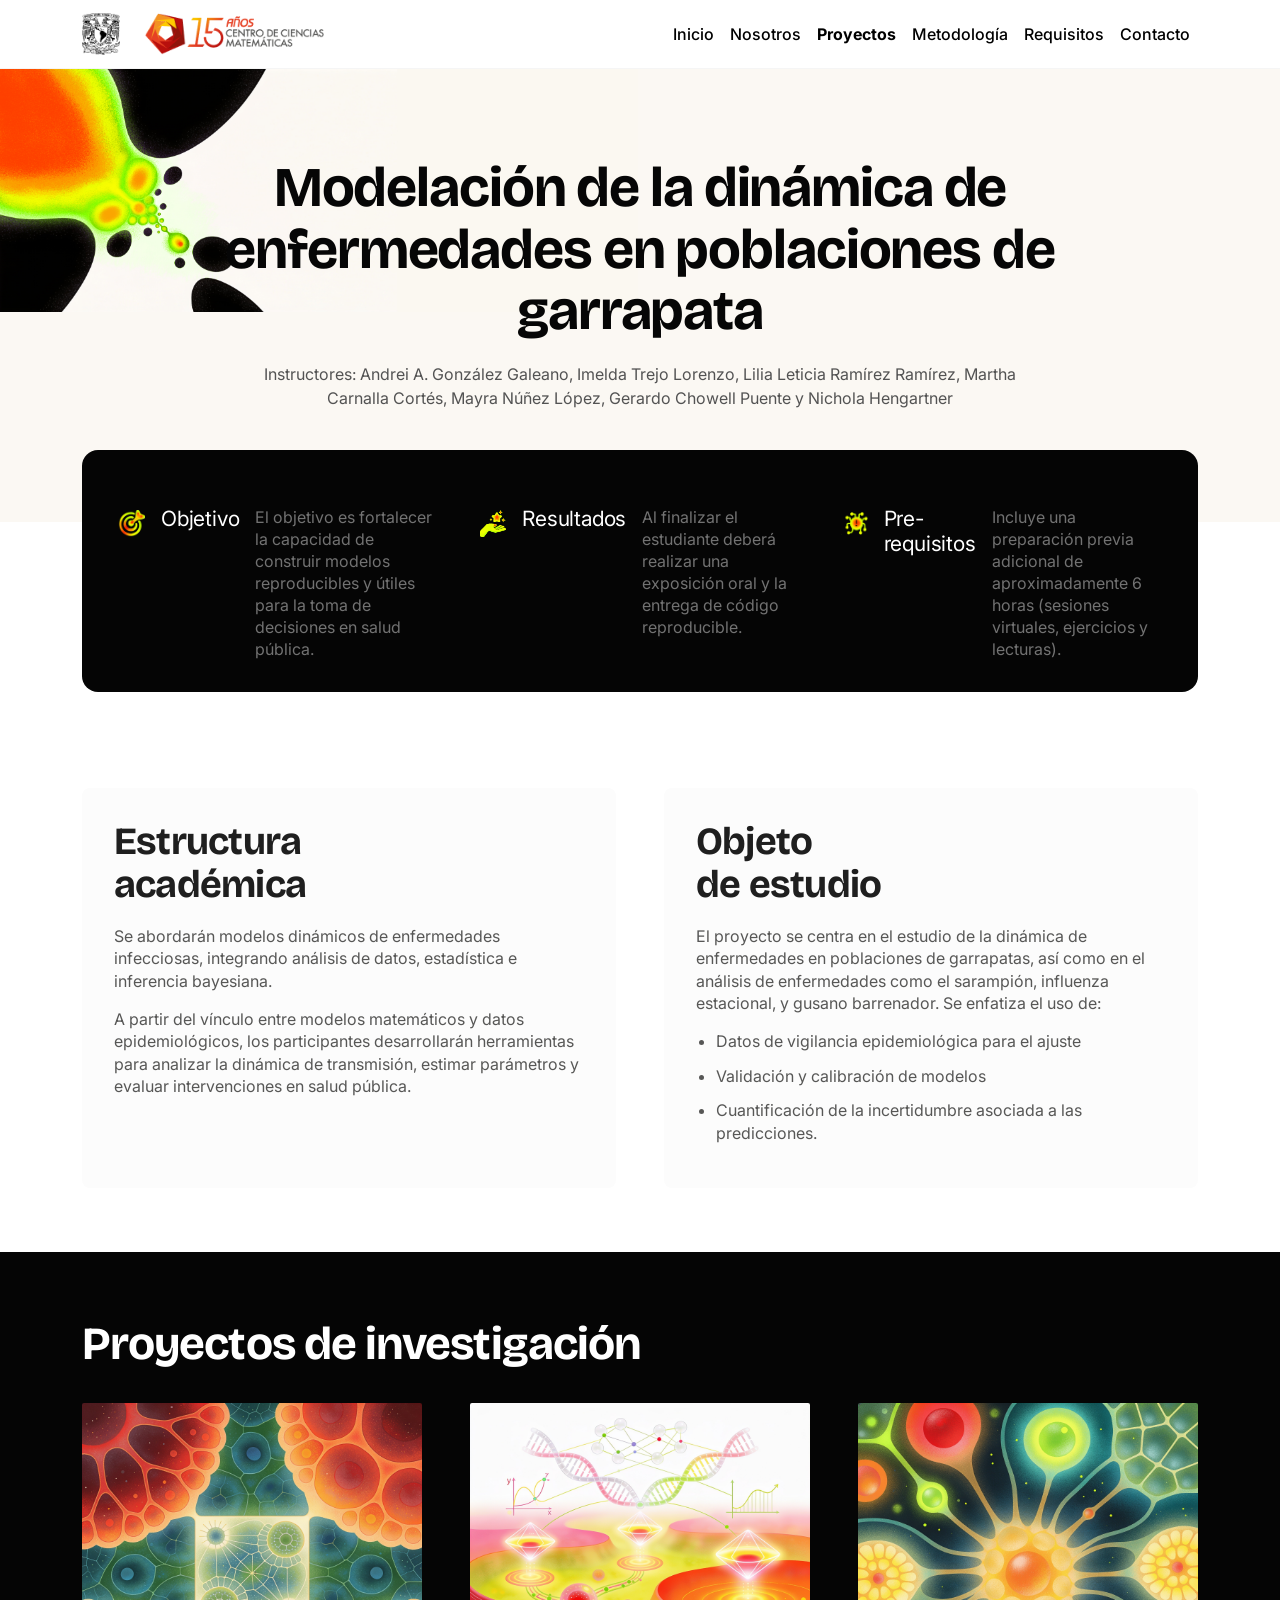
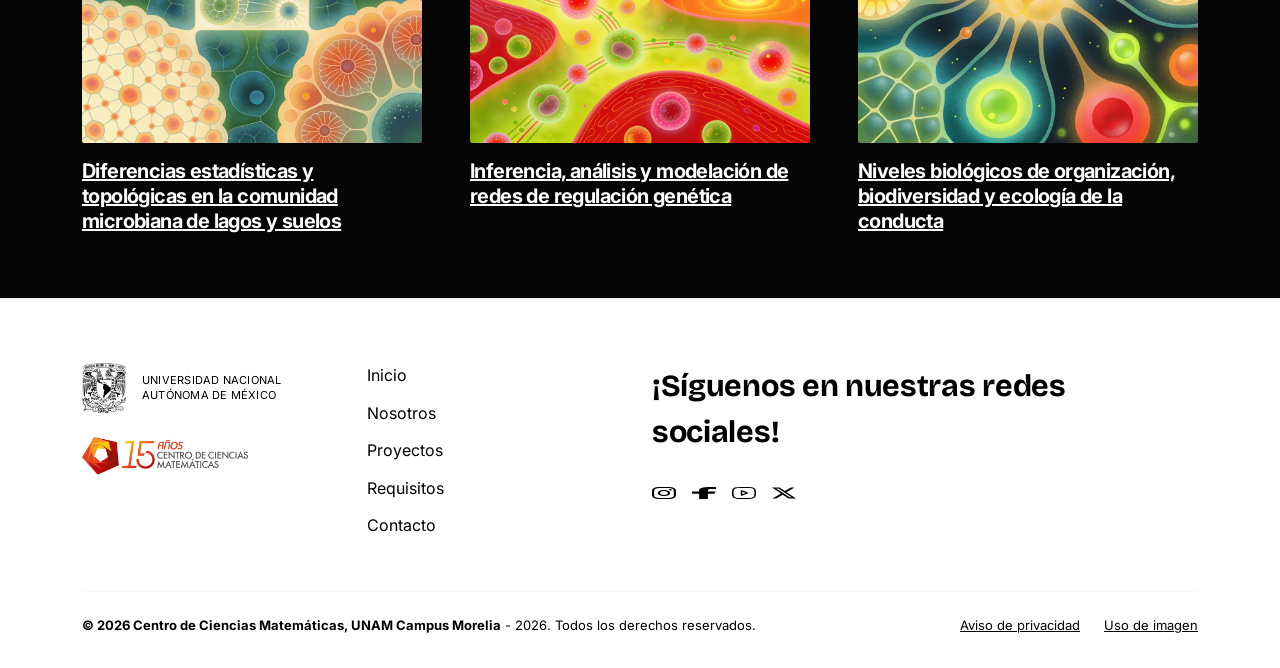
==== proyecto-investigacion1.html @ c96d2760 "initial commit" ====
<!DOCTYPE html>
<html lang="es">
<head>
  <meta charset="UTF-8" />
  <meta name="viewport" content="width=device-width, initial-scale=1.0" />
  <title>Modelación de la dinámica de enfermedades en poblaciones de garrapata · SEMBM</title>
  <meta name="description" content="Proyecto de investigación: Modelación de la dinámica de enfermedades en poblaciones de garrapata — Segunda Escuela Michoacana de Biología Matemática." />

  <!-- Bootstrap 5 -->
  <link href="https://cdn.jsdelivr.net/npm/bootstrap@5.3.3/dist/css/bootstrap.min.css" rel="stylesheet" />
  <!-- Google Fonts -->
  <link rel="preconnect" href="https://fonts.googleapis.com" />
  <link rel="preconnect" href="https://fonts.gstatic.com" crossorigin />
  <link href="https://fonts.googleapis.com/css2?family=Bricolage+Grotesque:opsz,wght@12..96,400;12..96,600;12..96,700;12..96,800&family=Cinzel:wght@400;500;600;700&family=Inter:wght@300;400;500;600;700;800&display=swap" rel="stylesheet" />
  <!-- Site styles -->
  <link href="css/styles.css" rel="stylesheet" />
  <link href="css/proyecto.css" rel="stylesheet" />
</head>
<body>

  <!-- ===================== NAVBAR ===================== -->
  <nav class="navbar navbar-expand-lg navbar-sembm sticky-top py-2">
    <div class="container">
      <a class="navbar-brand" href="/">
        <img src="assets/logo.png" alt="Centro de Ciencias Matemáticas — 15 años" />
      </a>
      <button class="navbar-toggler" type="button" data-bs-toggle="collapse" data-bs-target="#mainNav" aria-controls="mainNav" aria-expanded="false" aria-label="Menú">
        <span class="navbar-toggler-icon"></span>
      </button>
      <div class="collapse navbar-collapse justify-content-end" id="mainNav">
        <ul class="navbar-nav">
          <li class="nav-item"><a class="nav-link" href="/#inicio">Inicio</a></li>
          <li class="nav-item"><a class="nav-link" href="/#nosotros">Nosotros</a></li>
          <li class="nav-item"><a class="nav-link active" href="/#proyectos">Proyectos</a></li>
          <li class="nav-item"><a class="nav-link" href="/#metodologia">Metodología</a></li>
          <li class="nav-item"><a class="nav-link" href="/#requisitos">Requisitos</a></li>
          <li class="nav-item"><a class="nav-link" href="/#contacto">Contacto</a></li>
        </ul>
      </div>
    </div>
  </nav>

  <!-- ===================== BANNER ===================== -->
  <header class="proj-banner">
    <img src="assets/proj1-banner.png" alt="" class="proj-banner-art" />
    <div class="container position-relative">
      <h1 class="proj-banner-title">Modelación de la dinámica de enfermedades en poblaciones de garrapata</h1>
      <p class="proj-banner-instructors">
        Instructores: Andrei A. González Galeano, Imelda Trejo Lorenzo, Lilia Leticia Ramírez Ramírez,
        Martha Carnalla Cortés, Mayra Núñez López, Gerardo Chowell Puente y Nichola Hengartner
      </p>
    </div>
  </header>

  <!-- ===================== INFO CARDS (Objetivo / Resultados / Pre-requisitos) ===================== -->
  <section class="proj-info-bar">
    <div class="container">
      <div class="row g-4">
        <div class="col-md-4">
          <div class="proj-info-card">
            <img src="assets/icon-objetivo.png" alt="" class="proj-info-icon" />
            <h3>Objetivo</h3>
            <p>El objetivo es fortalecer la capacidad de construir modelos reproducibles y útiles para la toma de decisiones en salud pública.</p>
          </div>
        </div>
        <div class="col-md-4">
          <div class="proj-info-card">
            <img src="assets/icon-resultados.png" alt="" class="proj-info-icon" />
            <h3>Resultados</h3>
            <p>Al finalizar el estudiante deberá realizar una exposición oral y la entrega de código reproducible.</p>
          </div>
        </div>
        <div class="col-md-4">
          <div class="proj-info-card">
            <img src="assets/icon-prerequisitos.png" alt="" class="proj-info-icon" />
            <h3>Pre-requisitos</h3>
            <p>Incluye una preparación previa adicional de aproximadamente 6 horas (sesiones virtuales, ejercicios y lecturas).</p>
          </div>
        </div>
      </div>
    </div>
  </section>

  <!-- ===================== ESTRUCTURA ACADÉMICA / OBJETO DE ESTUDIO ===================== -->
  <section class="section">
    <div class="container">
      <div class="row g-4 g-lg-5">
        <div class="col-lg-6">
          <div class="proj-panel">
            <h2 class="proj-panel-title">Estructura<br />académica</h2>
            <p>Se abordarán modelos dinámicos de enfermedades infecciosas, integrando análisis de datos, estadística e inferencia bayesiana.</p>
            <p>A partir del vínculo entre modelos matemáticos y datos epidemiológicos, los participantes desarrollarán herramientas para analizar la dinámica de transmisión, estimar parámetros y evaluar intervenciones en salud pública.</p>
          </div>
        </div>
        <div class="col-lg-6">
          <div class="proj-panel">
            <h2 class="proj-panel-title">Objeto<br />de estudio</h2>
            <p>El proyecto se centra en el estudio de la dinámica de enfermedades en poblaciones de garrapatas, así como en el análisis de enfermedades como el sarampión, influenza estacional, y gusano barrenador. Se enfatiza el uso de:</p>
            <ul>
              <li>Datos de vigilancia epidemiológica para el ajuste</li>
              <li>Validación y calibración de modelos</li>
              <li>Cuantificación de la incertidumbre asociada a las predicciones.</li>
            </ul>
          </div>
        </div>
      </div>
    </div>
  </section>

  <!-- ===================== OTROS PROYECTOS ===================== -->
  <section class="section proj-related">
    <div class="container">
      <h2 class="h-section text-white">Proyectos de investigación</h2>
      <div class="row g-4 g-lg-5">
        <div class="col-sm-6 col-lg-4">
          <a class="proj-card proj-card-dark" href="/proyecto-investigacion2">
            <img class="thumb" src="assets/proj-diferencias.png" alt="Diferencias estadísticas y topológicas en la comunidad microbiana de lagos y suelos" />
            <div class="proj-title">Diferencias estadísticas y topológicas en la comunidad microbiana de lagos y suelos</div>
          </a>
        </div>
        <div class="col-sm-6 col-lg-4">
          <a class="proj-card proj-card-dark" href="/proyecto-investigacion3">
            <img class="thumb" src="assets/proj-inferencia.png" alt="Inferencia, análisis y modelación de redes de regulación genética" />
            <div class="proj-title">Inferencia, análisis y modelación de redes de regulación genética</div>
          </a>
        </div>
        <div class="col-sm-6 col-lg-4">
          <a class="proj-card proj-card-dark" href="/proyecto-investigacion4">
            <img class="thumb" src="assets/proj-niveles.png" alt="Niveles biológicos de organización, biodiversidad y ecología de la conducta" />
            <div class="proj-title">Niveles biológicos de organización, biodiversidad y ecología de la conducta</div>
          </a>
        </div>
      </div>
    </div>
  </section>

  <!-- ===================== FOOTER ===================== -->
  <footer class="site-footer-full">
    <div class="container">
      <div class="row gy-5">
        <div class="col-lg-3">
          <div class="d-flex align-items-center gap-3 flex-wrap">
            <img src="assets/Escudo-UNAM-escalable.webp" alt="UNAM" class="footer-crest" />
            <span class="footer-crest-text">Universidad Nacional<br />Autónoma de México</span>
          </div>
          <img src="assets/footer-ccm-logo.png" alt="15 años Centro de Ciencias Matemáticas" class="footer-ccm-logo mt-4" />
        </div>
        <div class="col-lg-3">
          <ul class="footer-links">
            <li><a href="/">Inicio</a></li>
            <li><a href="/#nosotros">Nosotros</a></li>
            <li><a href="/#proyectos">Proyectos</a></li>
            <li><a href="/#requisitos">Requisitos</a></li>
            <li><a href="/#contacto">Contacto</a></li>
          </ul>
        </div>
        <div class="col-lg-6">
          <p class="footer-social-title">¡Síguenos en nuestras redes sociales!</p>
          <div class="d-flex gap-3">
            <a href="#"><img src="assets/social-instagram.svg" alt="Instagram" class="footer-social-ico" /></a>
            <a href="#"><img src="assets/social-facebook.svg" alt="Facebook" class="footer-social-ico" /></a>
            <a href="#"><img src="assets/social-youtube.svg" alt="YouTube" class="footer-social-ico" /></a>
            <a href="#"><img src="assets/social-x.svg" alt="X" class="footer-social-ico" /></a>
          </div>
        </div>
      </div>

      <hr class="footer-divider" />

      <div class="d-flex flex-column flex-md-row justify-content-between align-items-center gap-2 footer-bottom">
        <p class="mb-0"><strong>© 2026 Centro de Ciencias Matemáticas, UNAM Campus Morelia</strong> - 2026. Todos los derechos reservados.</p>
        <div class="d-flex gap-4">
          <a href="https://matmor.unam.mx/aviso-simplificado" target="_blank" rel="noopener">Aviso de privacidad</a>
          <a href="https://docs.google.com/document/d/1UfQzTp8JIFZO8eAYHDRWXg_DqxS-km0ifVXpT7Fgd8I/edit?usp=sharing" target="_blank" rel="noopener">Uso de imagen</a>
        </div>
      </div>
    </div>
  </footer>

  <script src="https://cdn.jsdelivr.net/npm/bootstrap@5.3.3/dist/js/bootstrap.bundle.min.js"></script>
  <script src="js/main.js"></script>
</body>
</html>
---- css/styles.css ----
:root {
  --ink: #050505;
  --ink-2: #121212;
  --gray: #575756;
  --gray-2: #727272;
  --line: #d9d9d9;
  --green: #b2ff00;
  --red: #e64123;
  --darkred: #b80f0d;
  --yellow: #ffcb00;
  --blue: #3e1dff;
  --slate: #cbd5e1;
}

* { box-sizing: border-box; }

body {
  font-family: 'Inter', system-ui, -apple-system, sans-serif;
  color: var(--ink-2);
  background: #ffffff;
  overflow-x: hidden;
}

.font-serif { font-family: 'Cinzel', serif; }
.font-display { font-family: 'Bricolage Grotesque', 'Inter', sans-serif; }

/* ---------- Navbar ---------- */
.navbar-sembm {
  background: rgba(255, 255, 255, 0.7);
  backdrop-filter: blur(8px);
  -webkit-backdrop-filter: blur(8px);
  border-bottom: 1px solid rgba(0, 0, 0, 0.04);
}
.navbar-sembm .navbar-brand img { height: 42px; }
.navbar-sembm .nav-link {
  color: #000;
  font-weight: 500;
  font-size: 16px;
  padding-left: 1rem;
  padding-right: 1rem;
}
.navbar-sembm .nav-link.active { font-weight: 700; }

/* ---------- Hero ---------- */
.hero {
  position: relative;
  text-align: center;
  padding: 3.5rem 1rem 2rem;
  overflow: hidden;
}
.hero .mariposa {
  position: absolute;
  width: min(46vw, 520px);
  pointer-events: none;
  opacity: .95;
  z-index: 0;
}
.hero .mariposa.right { top: -60px; right: -90px; }
.hero .mariposa.left  { top: 210px; left: -140px; transform: rotate(90deg); }
.hero .container { position: relative; z-index: 2; }

.hero-eyebrow {
  font-family: 'Cinzel', serif;
  font-size: clamp(20px, 3.2vw, 36px);
  letter-spacing: -0.03em;
  text-transform: uppercase;
  color: var(--ink-2);
  margin-bottom: 1.5rem;
}
.hero-title {
  font-family: 'Cinzel', serif;
  font-weight: 400;
  text-transform: uppercase;
  color: var(--ink-2);
  line-height: 1.02;
  letter-spacing: -0.04em;
  font-size: clamp(52px, 12vw, 128px);
  margin: 0;
}
.hero-sub {
  font-family: 'Cinzel', serif;
  text-transform: uppercase;
  color: #9f9f9f;
  font-size: clamp(15px, 2.2vw, 24px);
  letter-spacing: -0.01em;
  margin-top: 1.75rem;
}
.hero-date {
  font-size: clamp(22px, 3.4vw, 32px);
  letter-spacing: -0.04em;
  margin-top: 1.5rem;
}
.btn-pill {
  border: 1px solid #000;
  border-radius: 24px;
  padding: .65rem 1.6rem;
  font-weight: 700;
  color: var(--ink);
  background: transparent;
  transition: all .2s ease;
}
.btn-pill:hover { background: #000; color: #fff; }

/* ---------- Facts bar ---------- */
.facts {
  background: var(--ink);
  border-radius: 10px;
  color: #fff;
  padding: 2.25rem 1.5rem;
}
.facts .fact-num {
  font-weight: 700;
  font-size: clamp(28px, 3vw, 40px);
  line-height: 1.1;
}
.facts .fact-label { color: var(--slate); font-weight: 500; font-size: 16px; }

/* ---------- Section helpers ---------- */
.section { padding: 4rem 0; }
.section-alt { background: #fcfcfc; }
.h-section {
  font-family: 'Bricolage Grotesque', sans-serif;
  font-weight: 700;
  letter-spacing: -0.02em;
  font-size: clamp(30px, 4vw, 46px);
  margin-bottom: 2rem;
}
.lead-32 {
  font-family: 'Bricolage Grotesque', sans-serif;
  font-size: clamp(20px, 2.6vw, 32px);
  line-height: 1.25;
  letter-spacing: -0.03em;
}
.divider { border: 0; border-top: 1px solid #e6e6e6; margin: 0; }

/* ---------- Steps (¿Qué haremos?) ---------- */
.steps-row { position: relative; }
.steps-row::before {
  content: '';
  position: absolute;
  top: calc(var(--bs-gutter-y, 0px) + 29px);
  left: 16.6667%;
  right: 16.6667%;
  height: 1px;
  background: var(--line);
  z-index: 0;
}
@media (max-width: 767.98px) {
  .steps-row::before { display: none; }
}
.step-circle {
  width: 58px; height: 58px; border-radius: 50%;
  /* border: 1px 0 var(--ink); */
  display: flex; align-items: center; justify-content: center;
  font-family: 'Bricolage Grotesque', sans-serif;
  font-weight: 700; font-size: 32px;
  margin: 0 auto 1rem;
  background: #b2ff00;
  position: relative;
  z-index: 1;
}
.step-title {
  font-family: 'Bricolage Grotesque', sans-serif;
  font-weight: 700; font-size: 26px;
  margin-bottom: 1rem;
}
.step-body { color: var(--gray); font-size: 16px; line-height: 1.5; letter-spacing: -0.02em; }

/* ---------- Method timeline ---------- */
.method-item { position: relative; padding-left: 64px; padding-bottom: 2.5rem; }
.method-item::before {
  content: '';
  position: absolute; left: 18px; top: 40px; bottom: -8px;
  width: 1px; background: var(--line);
}
.method-item:last-child::before { display: none; }
.method-badge {
  position: absolute; left: 0; top: 0;
  width: 38px; height: 38px; border-radius: 50%;
  background: var(--ink); color: #fff;
  display: flex; align-items: center; justify-content: center;
  font-size: 20px;
}
.method-title { font-weight: 700; font-size: 20px; margin-bottom: .5rem; letter-spacing: -0.03em; }
.method-body { font-size: 16px; line-height: 1.6; }

/* ---------- Project cards ---------- */
.proj-card { display: block; text-decoration: none; color: inherit; }
.proj-card .thumb {
  width: 100%; aspect-ratio: 1 / 1; object-fit: cover;
  background: #f7f7f8; border-radius: 2px; display: block;
}
.proj-card .proj-title {
  font-weight: 700; font-size: 22px; line-height: 1.25;
  letter-spacing: -0.03em; text-decoration: underline;
  margin: 1rem 0 .4rem;
}
.proj-card .proj-authors { color: var(--gray-2); font-size: 15px; line-height: 1.45; }
.proj-card:hover .proj-title { color: var(--blue); }

/* ---------- Selección bullets ---------- */
.bullet-list { color: var(--gray); font-size: 18px; line-height: 1.55; padding-left: 1.25rem; }
.bullet-list li { margin-bottom: 1.25rem; }

/* ---------- Requisitos cards ---------- */
.req-card {
  background: #000; color: #fff; border-radius: 4px;
  padding: 1.5rem; height: 100%;
}
.req-card .req-ico {
  width: 34px; height: 34px; margin-bottom: 1rem;
  display: flex; align-items: center; justify-content: center;
}
.req-card h3 { font-size: 21px; letter-spacing: -0.01em; margin-bottom: .5rem; font-weight: 400; }
.req-card p { font-size: 16px; line-height: 1.45; color: #fff; margin-bottom: .75rem; }
.req-card p:last-child { margin-bottom: 0; }

/* ---------- Schedule ---------- */
.schedule-wrap { overflow-x: auto; }
table.schedule {
  width: 100%; min-width: 860px; border-collapse: collapse;
  font-size: 15px; text-align: center; table-layout: fixed;
}
table.schedule th, table.schedule td {
  border: 1px solid var(--line);
  padding: 10px 6px; vertical-align: middle;
}
table.schedule thead th { font-weight: 700; color: #000; }
table.schedule .time { color: #535353; text-align: right; white-space: nowrap; font-size: 14px; }
.c-green  { background: var(--green); }
.c-red    { background: var(--red);    color: #fff; }
.c-yellow { background: var(--yellow); color: #8f7200; }
.c-blue   { background: var(--blue);   color: #fff; }
.c-dark   { background: var(--darkred);color: #fff; }
.c-black  { background: #000;          color: #fff; }

.legend { font-size: 15px; }
.legend .dot { width: 26px; height: 26px; border-radius: 50%; flex: 0 0 26px; }
.legend .dot.y { background: var(--yellow); }
.legend .dot.r { background: var(--red); }

/* ---------- Plenarias ---------- */
.plenaria .p-title { font-weight: 700; font-size: 22px; line-height: 1.25; letter-spacing: -0.03em; text-decoration: underline; }
.plenaria .p-meta { font-size: 15px; color: #000; line-height: 1.5; margin-top: 1rem; }

/* ---------- Sede ---------- */
.sede-img { width: 100%; border-radius: 4px; object-fit: cover; }
.sede-map-wrap {
  width: 100%;
  aspect-ratio: 21 / 9;
  max-height: 420px;
  border-radius: 4px;
  overflow: hidden;
}
.sede-map-wrap iframe { width: 100%; height: 100%; border: 0; display: block; }
.sede-map-link { display: inline-block; margin-top: .75rem; font-size: 14px; }
.link-underline-anim {
  color: #000; text-decoration: none; border-bottom: 1px solid #000;
  padding-bottom: 2px;
}
.contact-pill {
  background: #000; color: #fff; border-radius: 28px;
  padding: .55rem 1.25rem; display: inline-flex; flex-direction: column;
  align-self: flex-start;
}
.contact-pill .name { font-weight: 600; font-size: 15px; }
.contact-pill .mail { font-size: 14px; opacity: .85; }

/* ---------- Comité ---------- */
.comite { background: #000; color: #fff; }
.comite .h-section { color: #fff; }
.comite .person { margin-bottom: 1.5rem; }
.comite .person .p-name { font-weight: 800; font-size: 13px; }
.comite .person .p-org  { font-weight: 300; font-size: 13px; opacity: .85; }

/* ---------- Footer (shared across all pages) ---------- */
.site-footer-full {
  background: #fff;
  color: #000;
  padding: 4rem 0 2rem;
  border-top: 1px solid #eee;
}
.footer-crest { width: 44px; height: auto; flex: 0 0 44px; }
.footer-crest-text {
  font-size: 11px;
  text-transform: uppercase;
  letter-spacing: 0.02em;
  line-height: 1.35;
  color: #000;
}
.footer-ccm-logo { height: 38px; display: block; }
.footer-links { list-style: none; padding: 0; margin: 0; }
.footer-links li { margin-bottom: .85rem; }
.footer-links a { color: #000; text-decoration: none; font-size: 16px; }
.footer-links a:hover { text-decoration: underline; }
.footer-social-title {
  font-family: 'Bricolage Grotesque', sans-serif;
  font-weight: 700;
  font-size: clamp(20px, 2.4vw, 32px);
  letter-spacing: -0.01em;
  margin-bottom: 1.5rem;
}
.footer-social-ico { width: 24px; height: 24px; object-fit: contain; }
.footer-divider { border: 0; border-top: 1px solid #e6e6e6; margin: 2.5rem 0 1.5rem; }
.footer-bottom { font-size: 13px; color: #000; }
.footer-bottom a { color: #000; text-decoration: underline; }

@media (max-width: 767.98px) {
  .hero .mariposa.left { display: none; }
  .hero .mariposa.right { top: -30px; right: -60px; width: 60vw; }
}
---- css/proyecto.css ----
/* ===================== Banner ===================== */
.proj-banner {
  position: relative;
  background: #fbf8f3;
  overflow: hidden;
  padding: 5.5rem 1rem 7rem;
  text-align: center;
}
.proj-banner-art {
  position: absolute;
  top: 0;
  left: 0;
  height: clamp(150px, 19vw, 260px);
  width: auto;
  max-width: none;
  pointer-events: none;
  z-index: 1;
}
.proj-banner .container { position: relative; z-index: 2; }
.proj-banner-title {
  font-family: 'Bricolage Grotesque', sans-serif;
  font-weight: 700;
  font-size: clamp(28px, 5vw, 56px);
  letter-spacing: -0.02em;
  line-height: 1.1;
  max-width: 900px;
  margin: 0 auto 1.25rem;
  color: #060606;
}
.proj-banner-instructors {
  color: #535353;
  font-size: 16px;
  line-height: 1.5;
  max-width: 760px;
  margin: 0 auto;
}

/* ===================== Info bar (Objetivo / Resultados / Pre-requisitos) ===================== */
.proj-info-bar {
  position: relative;
  z-index: 3;
  margin-top: -4.5rem;
  padding-bottom: 2rem;
}
.proj-info-bar .row {
  background: #050505;
  border-radius: 16px;
  margin: 0;
  padding: 2rem 1rem;
}
.proj-info-card { display: flex; gap: 1rem; align-items: flex-start; height: 100%; padding: 0 .5rem; }
.proj-info-icon { width: 27px; height: 27px; object-fit: contain; flex: 0 0 27px; margin-top: 4px; }
.proj-info-card h3 { color: #fff; font-size: 21px; letter-spacing: -0.01em; margin-bottom: .5rem; font-weight: 400; }
.proj-info-card p { color: #727272; font-size: 16px; line-height: 1.38; margin: 0; }

/* ===================== Estructura académica / Objeto de estudio ===================== */
.proj-panel {
  background: #fcfcfc;
  border-radius: 8px;
  padding: 2rem;
  height: 100%;
}
.proj-panel-title {
  font-family: 'Bricolage Grotesque', sans-serif;
  font-weight: 700;
  font-size: clamp(26px, 3vw, 40px);
  letter-spacing: -0.02em;
  line-height: 1.1;
  color: #1f1f1f;
  margin-bottom: 1.25rem;
}
.proj-panel p { color: #575756; font-size: 16px; line-height: 1.4; margin-bottom: 1rem; }
.proj-panel ul { color: #575756; font-size: 16px; line-height: 1.4; padding-left: 1.25rem; margin-bottom: 1rem; }
.proj-panel ul li { margin-bottom: .75rem; }
.proj-panel p:last-child, .proj-panel ul:last-child { margin-bottom: 0; }

/* ===================== Otros proyectos (dark) ===================== */
.proj-related { background: #050505; }
.proj-related .h-section { color: #fff; }
.proj-card-dark { color: #fff; }
.proj-card-dark .proj-title {
  color: #fff;
  font-size: 20px;
  font-weight: 700;
  margin-top: 1rem;
  margin-bottom: 0;
}
.proj-card-dark:hover .proj-title { color: var(--blue); }

@media (max-width: 767.98px) {
  .proj-banner-art { height: clamp(110px, 28vw, 150px); opacity: .5; }
  .proj-info-bar { margin-top: -2rem; }
  .proj-info-bar .row > [class^="col"] { margin-bottom: 1.5rem; }
  .proj-info-bar .row > [class^="col"]:last-child { margin-bottom: 0; }
}
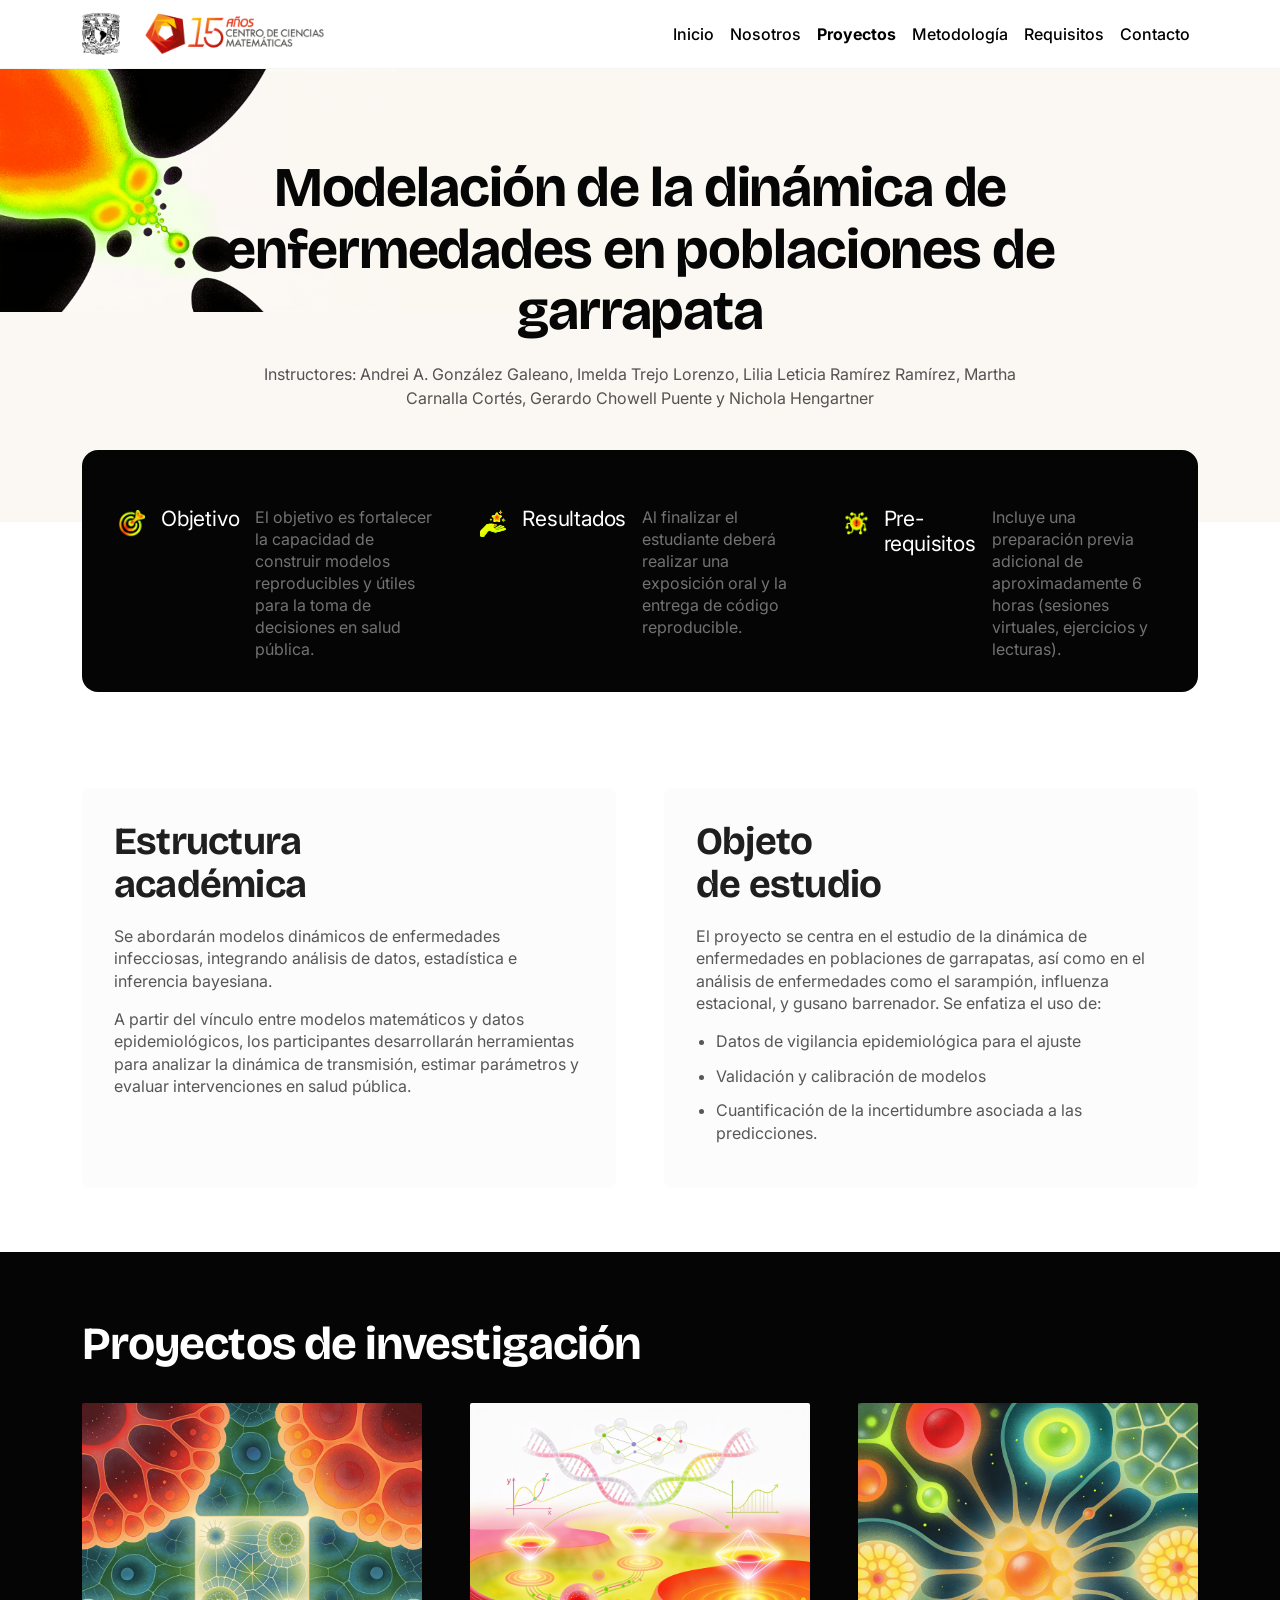
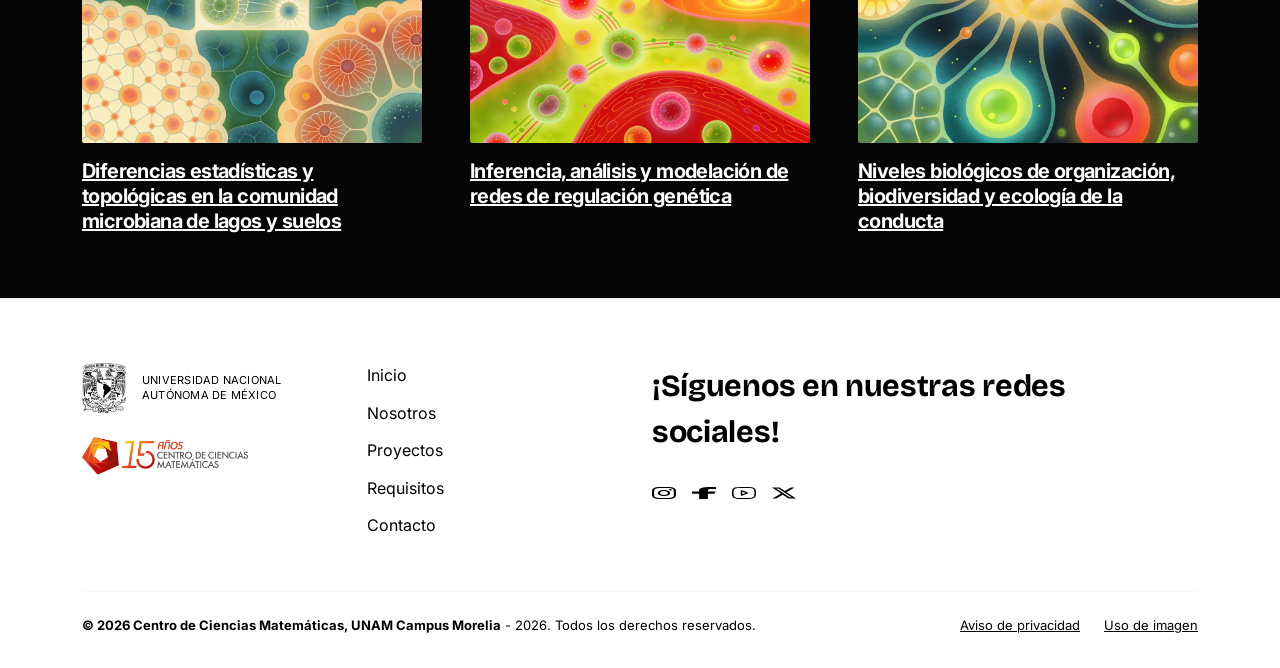
==== commit 5502a42c: "Cambios descripción" ====
--- a/proyecto-investigacion1.html
+++ b/proyecto-investigacion1.html
@@ -1,4 +1,4 @@
-<!DOCTYPE html>
+﻿<!DOCTYPE html>
 <html lang="es">
 <head>
   <meta charset="UTF-8" />
@@ -21,7 +21,7 @@
   <!-- ===================== NAVBAR ===================== -->
   <nav class="navbar navbar-expand-lg navbar-sembm sticky-top py-2">
     <div class="container">
-      <a class="navbar-brand" href="/">
+      <a class="navbar-brand" href="index">
         <img src="assets/logo.png" alt="Centro de Ciencias Matemáticas — 15 años" />
       </a>
       <button class="navbar-toggler" type="button" data-bs-toggle="collapse" data-bs-target="#mainNav" aria-controls="mainNav" aria-expanded="false" aria-label="Menú">
@@ -29,12 +29,12 @@
       </button>
       <div class="collapse navbar-collapse justify-content-end" id="mainNav">
         <ul class="navbar-nav">
-          <li class="nav-item"><a class="nav-link" href="/#inicio">Inicio</a></li>
-          <li class="nav-item"><a class="nav-link" href="/#nosotros">Nosotros</a></li>
-          <li class="nav-item"><a class="nav-link active" href="/#proyectos">Proyectos</a></li>
-          <li class="nav-item"><a class="nav-link" href="/#metodologia">Metodología</a></li>
-          <li class="nav-item"><a class="nav-link" href="/#requisitos">Requisitos</a></li>
-          <li class="nav-item"><a class="nav-link" href="/#contacto">Contacto</a></li>
+          <li class="nav-item"><a class="nav-link" href="index#inicio">Inicio</a></li>
+          <li class="nav-item"><a class="nav-link" href="index#nosotros">Nosotros</a></li>
+          <li class="nav-item"><a class="nav-link active" href="index#proyectos">Proyectos</a></li>
+          <li class="nav-item"><a class="nav-link" href="index#metodologia">Metodología</a></li>
+          <li class="nav-item"><a class="nav-link" href="index#requisitos">Requisitos</a></li>
+          <li class="nav-item"><a class="nav-link" href="index#contacto">Contacto</a></li>
         </ul>
       </div>
     </div>
@@ -47,7 +47,7 @@
       <h1 class="proj-banner-title">Modelación de la dinámica de enfermedades en poblaciones de garrapata</h1>
       <p class="proj-banner-instructors">
         Instructores: Andrei A. González Galeano, Imelda Trejo Lorenzo, Lilia Leticia Ramírez Ramírez,
-        Martha Carnalla Cortés, Mayra Núñez López, Gerardo Chowell Puente y Nichola Hengartner
+        Martha Carnalla Cortés, Gerardo Chowell Puente y Nichola Hengartner
       </p>
     </div>
   </header>
@@ -113,19 +113,19 @@
       <h2 class="h-section text-white">Proyectos de investigación</h2>
       <div class="row g-4 g-lg-5">
         <div class="col-sm-6 col-lg-4">
-          <a class="proj-card proj-card-dark" href="/proyecto-investigacion2">
+          <a class="proj-card proj-card-dark" href="proyecto-investigacion2">
             <img class="thumb" src="assets/proj-diferencias.png" alt="Diferencias estadísticas y topológicas en la comunidad microbiana de lagos y suelos" />
             <div class="proj-title">Diferencias estadísticas y topológicas en la comunidad microbiana de lagos y suelos</div>
           </a>
         </div>
         <div class="col-sm-6 col-lg-4">
-          <a class="proj-card proj-card-dark" href="/proyecto-investigacion3">
+          <a class="proj-card proj-card-dark" href="proyecto-investigacion3">
             <img class="thumb" src="assets/proj-inferencia.png" alt="Inferencia, análisis y modelación de redes de regulación genética" />
             <div class="proj-title">Inferencia, análisis y modelación de redes de regulación genética</div>
           </a>
         </div>
         <div class="col-sm-6 col-lg-4">
-          <a class="proj-card proj-card-dark" href="/proyecto-investigacion4">
+          <a class="proj-card proj-card-dark" href="proyecto-investigacion4">
             <img class="thumb" src="assets/proj-niveles.png" alt="Niveles biológicos de organización, biodiversidad y ecología de la conducta" />
             <div class="proj-title">Niveles biológicos de organización, biodiversidad y ecología de la conducta</div>
           </a>
@@ -147,11 +147,11 @@
         </div>
         <div class="col-lg-3">
           <ul class="footer-links">
-            <li><a href="/">Inicio</a></li>
-            <li><a href="/#nosotros">Nosotros</a></li>
-            <li><a href="/#proyectos">Proyectos</a></li>
-            <li><a href="/#requisitos">Requisitos</a></li>
-            <li><a href="/#contacto">Contacto</a></li>
+            <li><a href="index">Inicio</a></li>
+            <li><a href="index#nosotros">Nosotros</a></li>
+            <li><a href="index#proyectos">Proyectos</a></li>
+            <li><a href="index#requisitos">Requisitos</a></li>
+            <li><a href="index#contacto">Contacto</a></li>
           </ul>
         </div>
         <div class="col-lg-6">
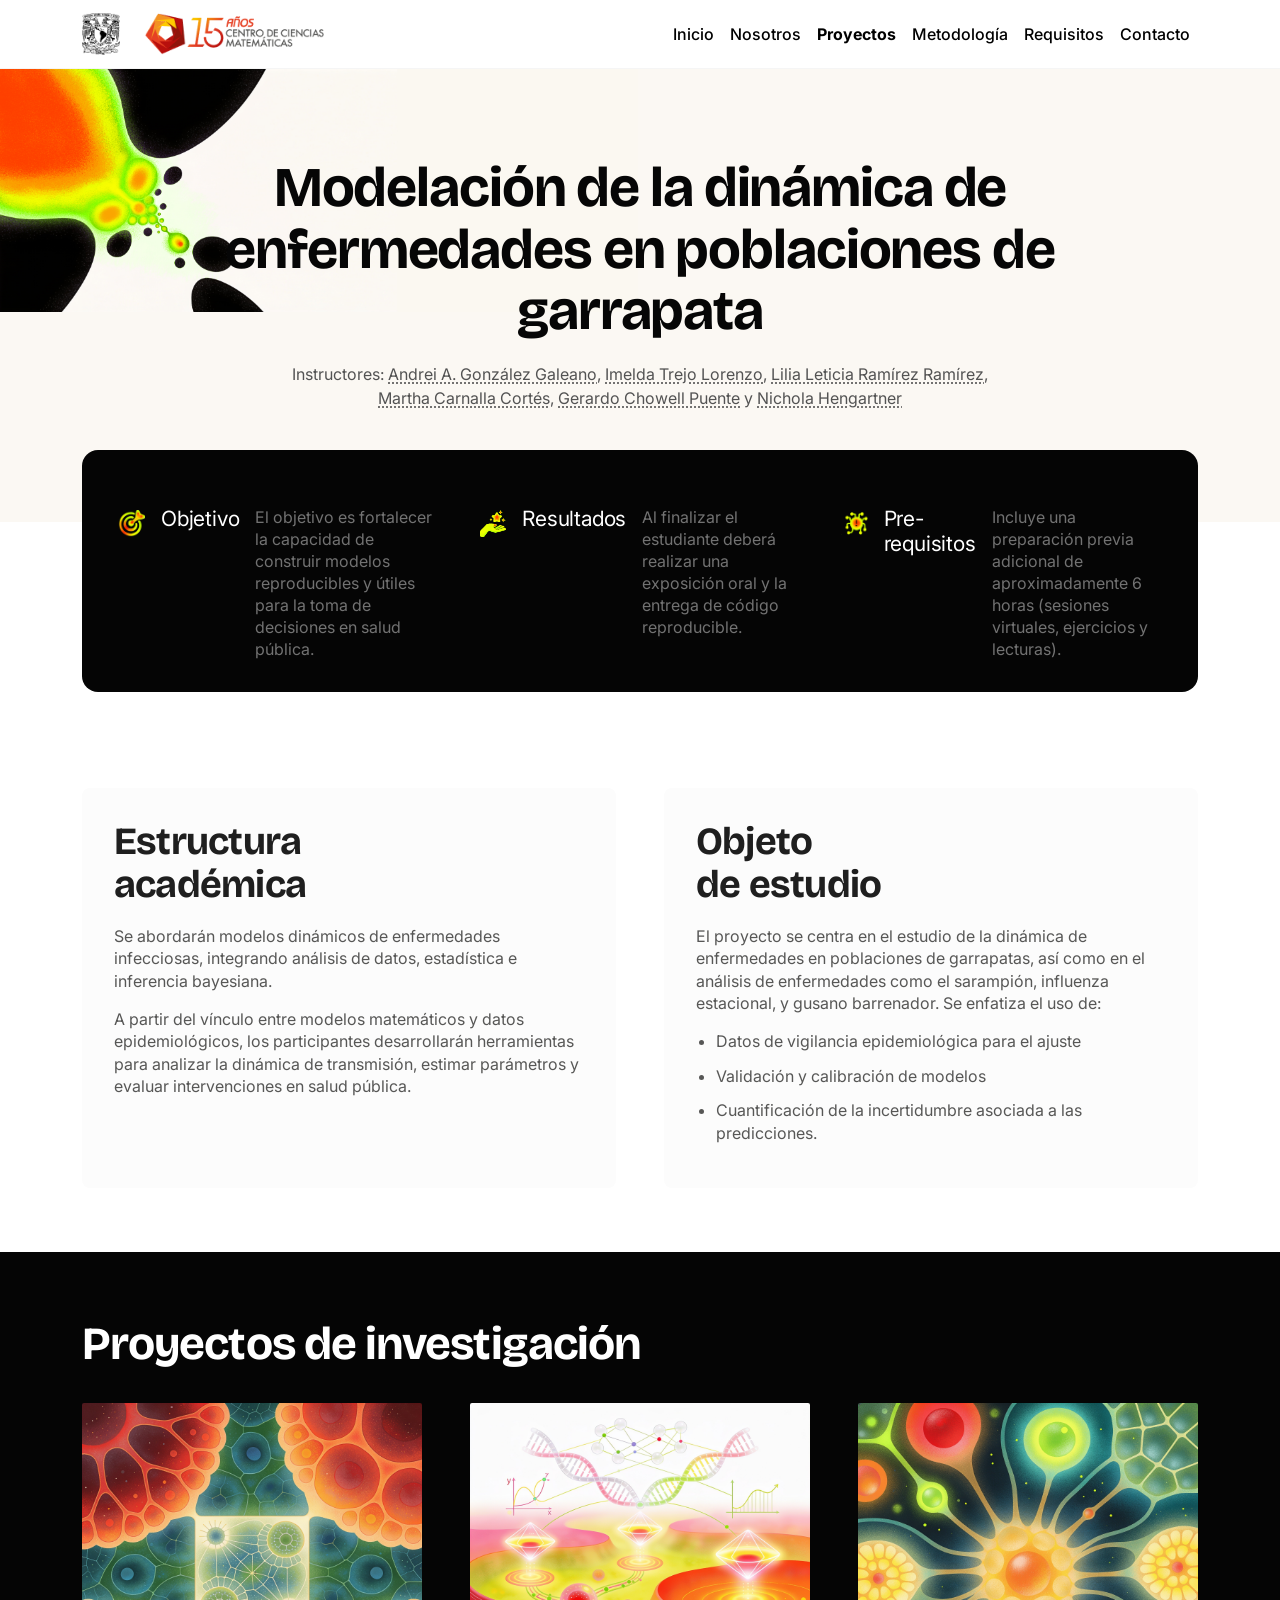
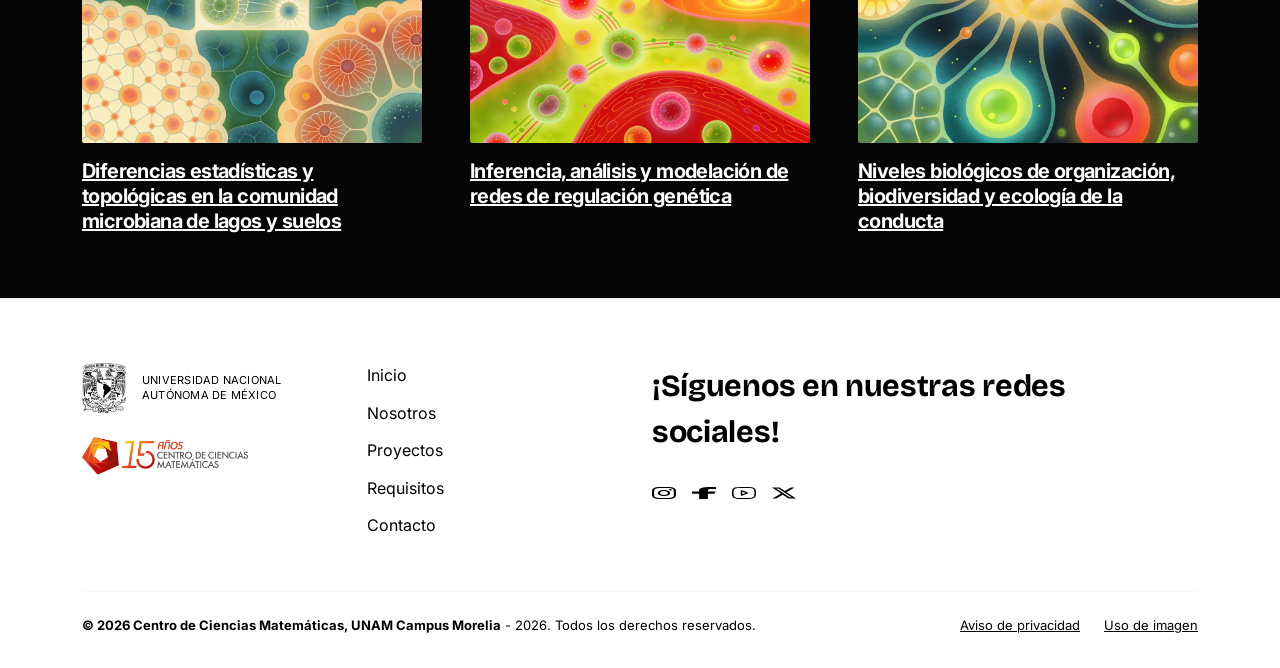
==== commit 6ddbe6c9: "Semblanzas" ====
--- a/proyecto-investigacion1.html
+++ b/proyecto-investigacion1.html
@@ -46,8 +46,8 @@
     <div class="container position-relative">
       <h1 class="proj-banner-title">Modelación de la dinámica de enfermedades en poblaciones de garrapata</h1>
       <p class="proj-banner-instructors">
-        Instructores: Andrei A. González Galeano, Imelda Trejo Lorenzo, Lilia Leticia Ramírez Ramírez,
-        Martha Carnalla Cortés, Gerardo Chowell Puente y Nichola Hengartner
+        Instructores: <button type="button" class="instructor-link" data-name="Andrei A. González Galeano">Andrei A. González Galeano</button>, <button type="button" class="instructor-link" data-name="Imelda Trejo Lorenzo">Imelda Trejo Lorenzo</button>, <button type="button" class="instructor-link" data-name="Lilia Leticia Ramírez Ramírez">Lilia Leticia Ramírez Ramírez</button>,
+        <button type="button" class="instructor-link" data-name="Martha Carnalla Cortés">Martha Carnalla Cortés</button>, <button type="button" class="instructor-link" data-name="Gerardo Chowell Puente">Gerardo Chowell Puente</button> y <button type="button" class="instructor-link" data-name="Nichola Hengartner">Nichola Hengartner</button>
       </p>
     </div>
   </header>
@@ -177,7 +177,27 @@
     </div>
   </footer>
 
+  <!-- ===================== INSTRUCTOR MODAL ===================== -->
+  <div class="modal fade" id="instructorModal" tabindex="-1" aria-labelledby="instructorModalLabel" aria-hidden="true">
+    <div class="modal-dialog modal-dialog-centered">
+      <div class="modal-content instructor-modal-content">
+        <div class="modal-header">
+          <h5 class="modal-title" id="instructorModalLabel"></h5>
+          <button type="button" class="btn-close" data-bs-dismiss="modal" aria-label="Cerrar"></button>
+        </div>
+        <div class="modal-body">
+          <div class="instructor-modal-photo-wrap">
+            <img src="" alt="" class="instructor-modal-photo" />
+            <div class="instructor-modal-initials"></div>
+          </div>
+          <div class="instructor-modal-bio"></div>
+        </div>
+      </div>
+    </div>
+  </div>
+
   <script src="https://cdn.jsdelivr.net/npm/bootstrap@5.3.3/dist/js/bootstrap.bundle.min.js"></script>
   <script src="js/main.js"></script>
+  <script src="js/instructores.js"></script>
 </body>
 </html>
--- a/css/proyecto.css
+++ b/css/proyecto.css
@@ -93,3 +93,54 @@
   .proj-info-bar .row > [class^="col"] { margin-bottom: 1.5rem; }
   .proj-info-bar .row > [class^="col"]:last-child { margin-bottom: 0; }
 }
+
+/* ===================== Instructor links + modal ===================== */
+.instructor-link {
+  background: none;
+  border: none;
+  padding: 0;
+  margin: 0;
+  font: inherit;
+  color: inherit;
+  text-decoration: underline;
+  text-decoration-style: dotted;
+  text-underline-offset: 3px;
+  cursor: pointer;
+}
+.instructor-link:hover,
+.instructor-link:focus-visible {
+  color: #1f1f1f;
+  text-decoration-style: solid;
+}
+
+.instructor-modal-content { border-radius: 16px; border: none; }
+.instructor-modal-content .modal-title {
+  font-family: 'Bricolage Grotesque', sans-serif;
+  font-weight: 700;
+  letter-spacing: -0.01em;
+}
+.instructor-modal-photo-wrap { width: 140px; height: 140px; margin: 0 auto 1.25rem; }
+.instructor-modal-photo {
+  display: block;
+  width: 100%;
+  height: 100%;
+  object-fit: cover;
+  border-radius: 50%;
+  background: #eee;
+}
+.instructor-modal-initials {
+  width: 100%;
+  height: 100%;
+  border-radius: 50%;
+  background: #f1f1f1;
+  color: #9a9a9a;
+  display: flex;
+  align-items: center;
+  justify-content: center;
+  font-family: 'Bricolage Grotesque', sans-serif;
+  font-weight: 700;
+  font-size: 34px;
+}
+.instructor-modal-bio p { color: #575756; font-size: 15px; line-height: 1.55; margin-bottom: .85rem; }
+.instructor-modal-bio p:last-child { margin-bottom: 0; }
+.instructor-modal-bio a { color: var(--blue, #2563eb); }
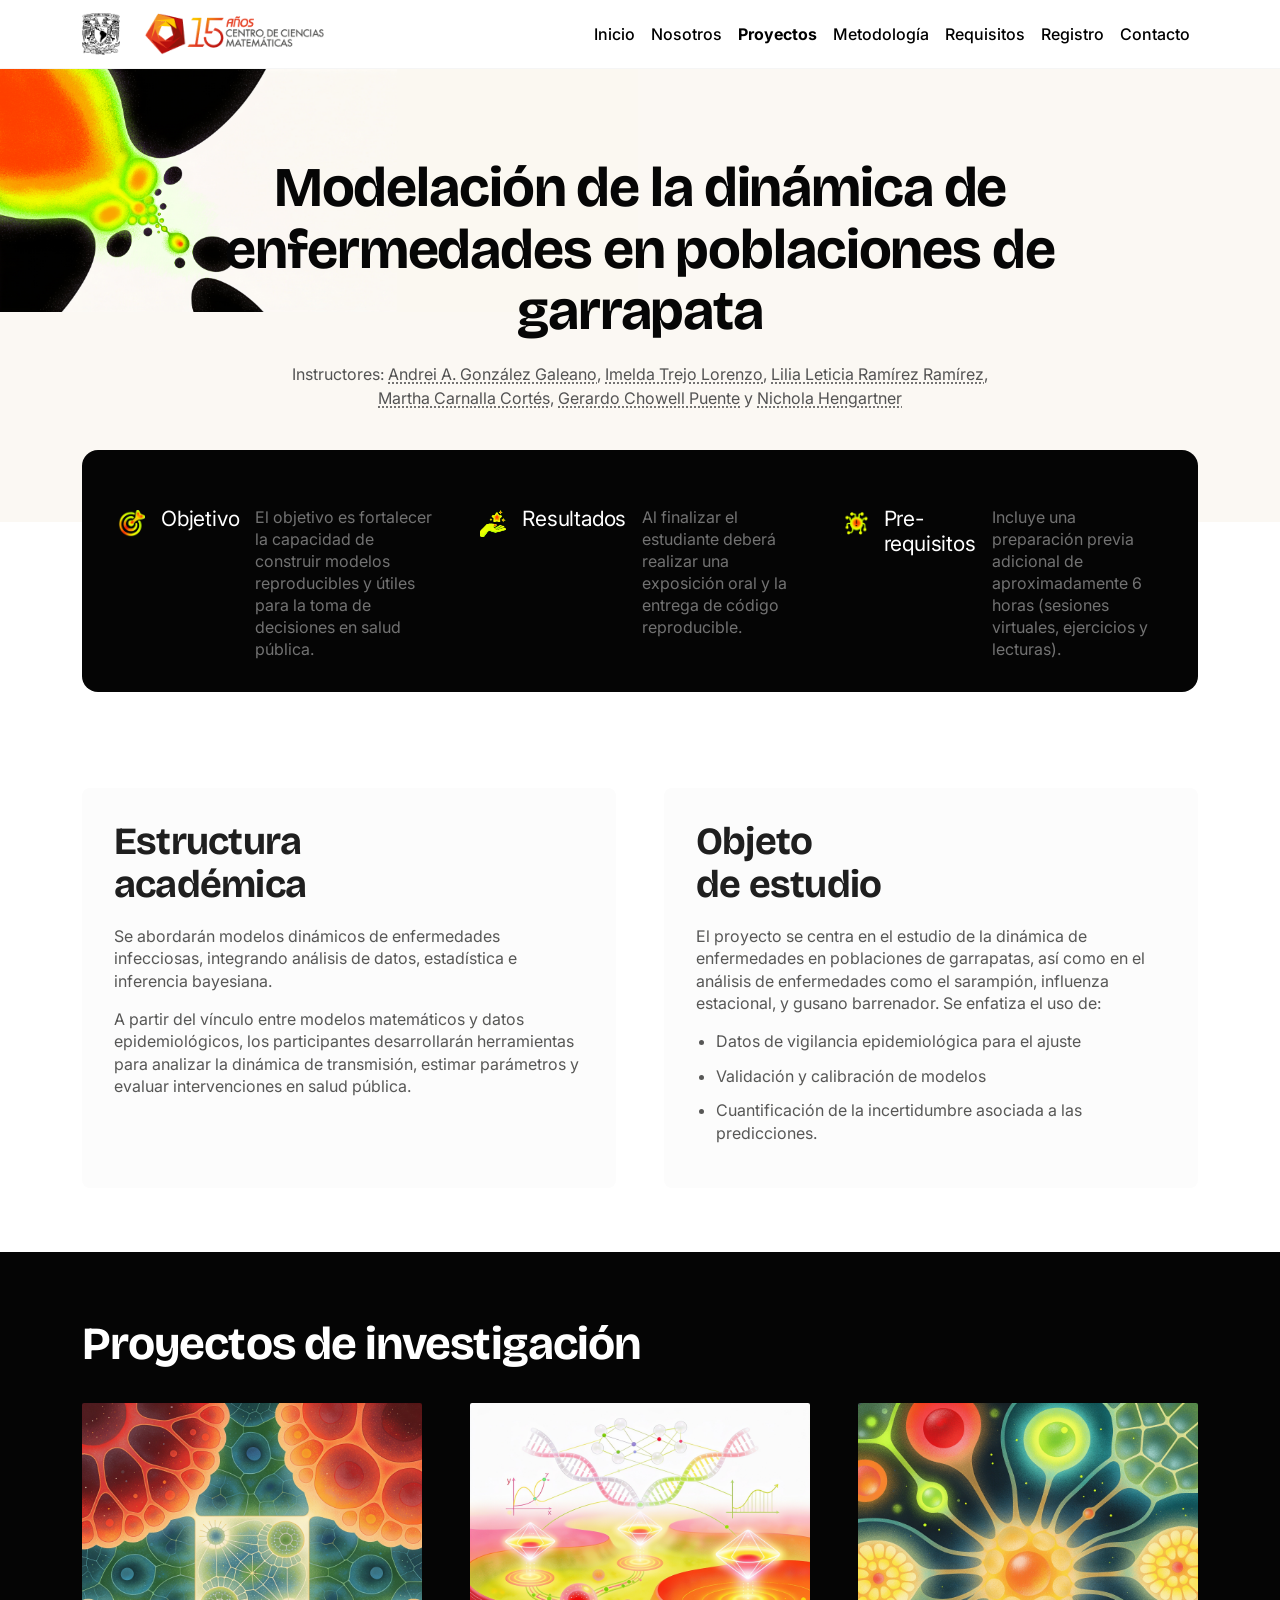
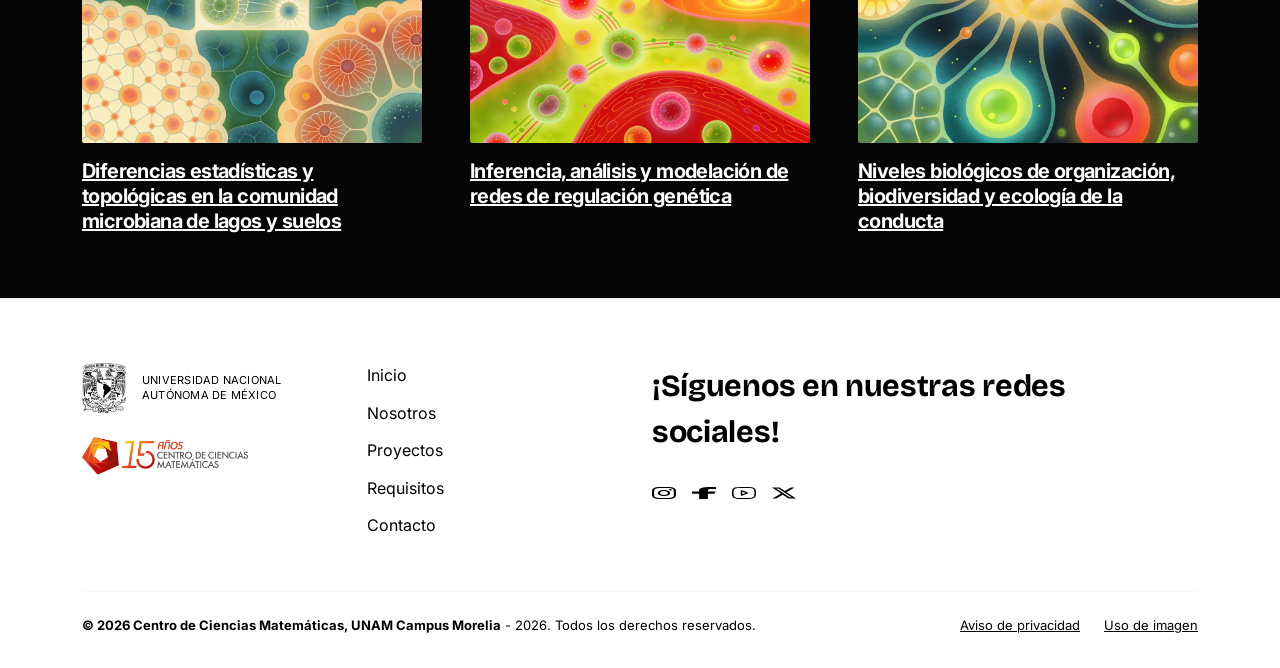
==== commit 403b0284: "registro" ====
--- a/proyecto-investigacion1.html
+++ b/proyecto-investigacion1.html
@@ -5,6 +5,11 @@
   <meta name="viewport" content="width=device-width, initial-scale=1.0" />
   <title>Modelación de la dinámica de enfermedades en poblaciones de garrapata · SEMBM</title>
   <meta name="description" content="Proyecto de investigación: Modelación de la dinámica de enfermedades en poblaciones de garrapata — Segunda Escuela Michoacana de Biología Matemática." />
+
+  <!-- Favicon -->
+  <link rel="icon" href="assets/favicon.svg" type="image/svg+xml" />
+  <link rel="icon" href="assets/favicon.ico" sizes="any" />
+  <link rel="apple-touch-icon" href="assets/apple-touch-icon.png" />
 
   <!-- Bootstrap 5 -->
   <link href="https://cdn.jsdelivr.net/npm/bootstrap@5.3.3/dist/css/bootstrap.min.css" rel="stylesheet" />
@@ -34,6 +39,7 @@
           <li class="nav-item"><a class="nav-link active" href="index#proyectos">Proyectos</a></li>
           <li class="nav-item"><a class="nav-link" href="index#metodologia">Metodología</a></li>
           <li class="nav-item"><a class="nav-link" href="index#requisitos">Requisitos</a></li>
+          <li class="nav-item"><a class="nav-link" href="https://tic.matmor.unam.mx/biomate26/registro/new">Registro</a></li>
           <li class="nav-item"><a class="nav-link" href="index#contacto">Contacto</a></li>
         </ul>
       </div>
--- a/css/styles.css
+++ b/css/styles.css
@@ -240,8 +240,54 @@
 .legend .dot.r { background: var(--red); }
 
 /* ---------- Plenarias ---------- */
+.plenaria-card {
+  background: none; border: none; padding: 0; margin: 0;
+  display: block; width: 100%; text-align: left; font: inherit; color: inherit;
+  cursor: pointer;
+}
+.plenaria-card:hover .p-title { color: var(--blue); }
+.plenaria .p-photo {
+  width: 128px; height: 128px; border-radius: 50%;
+  object-fit: cover; object-position: center 20%;
+  filter: grayscale(1) contrast(1.02);
+  background: #eee; display: block; margin-bottom: 1.25rem;
+}
+
+.plenaria .p-num {
+  display: inline-block;
+  font-family: 'Bricolage Grotesque', sans-serif;
+  font-weight: 700; font-size: 12px; text-transform: uppercase;
+  letter-spacing: 0.06em; color: #8f7200;
+  background: var(--yellow);
+  border-radius: 999px; padding: 0.3em 0.85em;
+  margin-bottom: 0.9rem;
+}
+
 .plenaria .p-title { font-weight: 700; font-size: 22px; line-height: 1.25; letter-spacing: -0.03em; text-decoration: underline; }
 .plenaria .p-meta { font-size: 15px; color: #000; line-height: 1.5; margin-top: 1rem; }
+
+.plenaria-modal-content { border-radius: 16px; border: none; }
+.plenaria-modal-content .modal-title {
+  font-family: 'Bricolage Grotesque', sans-serif;
+  font-weight: 700;
+  letter-spacing: -0.01em;
+}
+.plenaria-modal-head { display: flex; align-items: center; gap: 1.25rem; margin-bottom: 1.5rem; }
+.plenaria-modal-photo {
+  width: 84px; height: 84px; flex: 0 0 84px; border-radius: 50%;
+  object-fit: cover; object-position: center 20%;
+  filter: grayscale(1) contrast(1.02);
+  background: #eee; display: block;
+}
+.plenaria-modal-name { font-weight: 700; font-size: 17px; }
+.plenaria-modal-org { font-size: 14px; color: var(--gray-2); }
+.plenaria-modal-resumen-label {
+  font-family: 'Bricolage Grotesque', sans-serif;
+  font-weight: 700; font-size: 15px; text-transform: uppercase;
+  letter-spacing: 0.04em; color: var(--gray-2); margin-bottom: .75rem;
+}
+.plenaria-modal-resumen p { color: #575756; font-size: 15px; line-height: 1.6; margin-bottom: .85rem; }
+.plenaria-modal-resumen p:last-child { margin-bottom: 0; }
 
 /* ---------- Sede ---------- */
 .sede-img { width: 100%; border-radius: 4px; object-fit: cover; }
